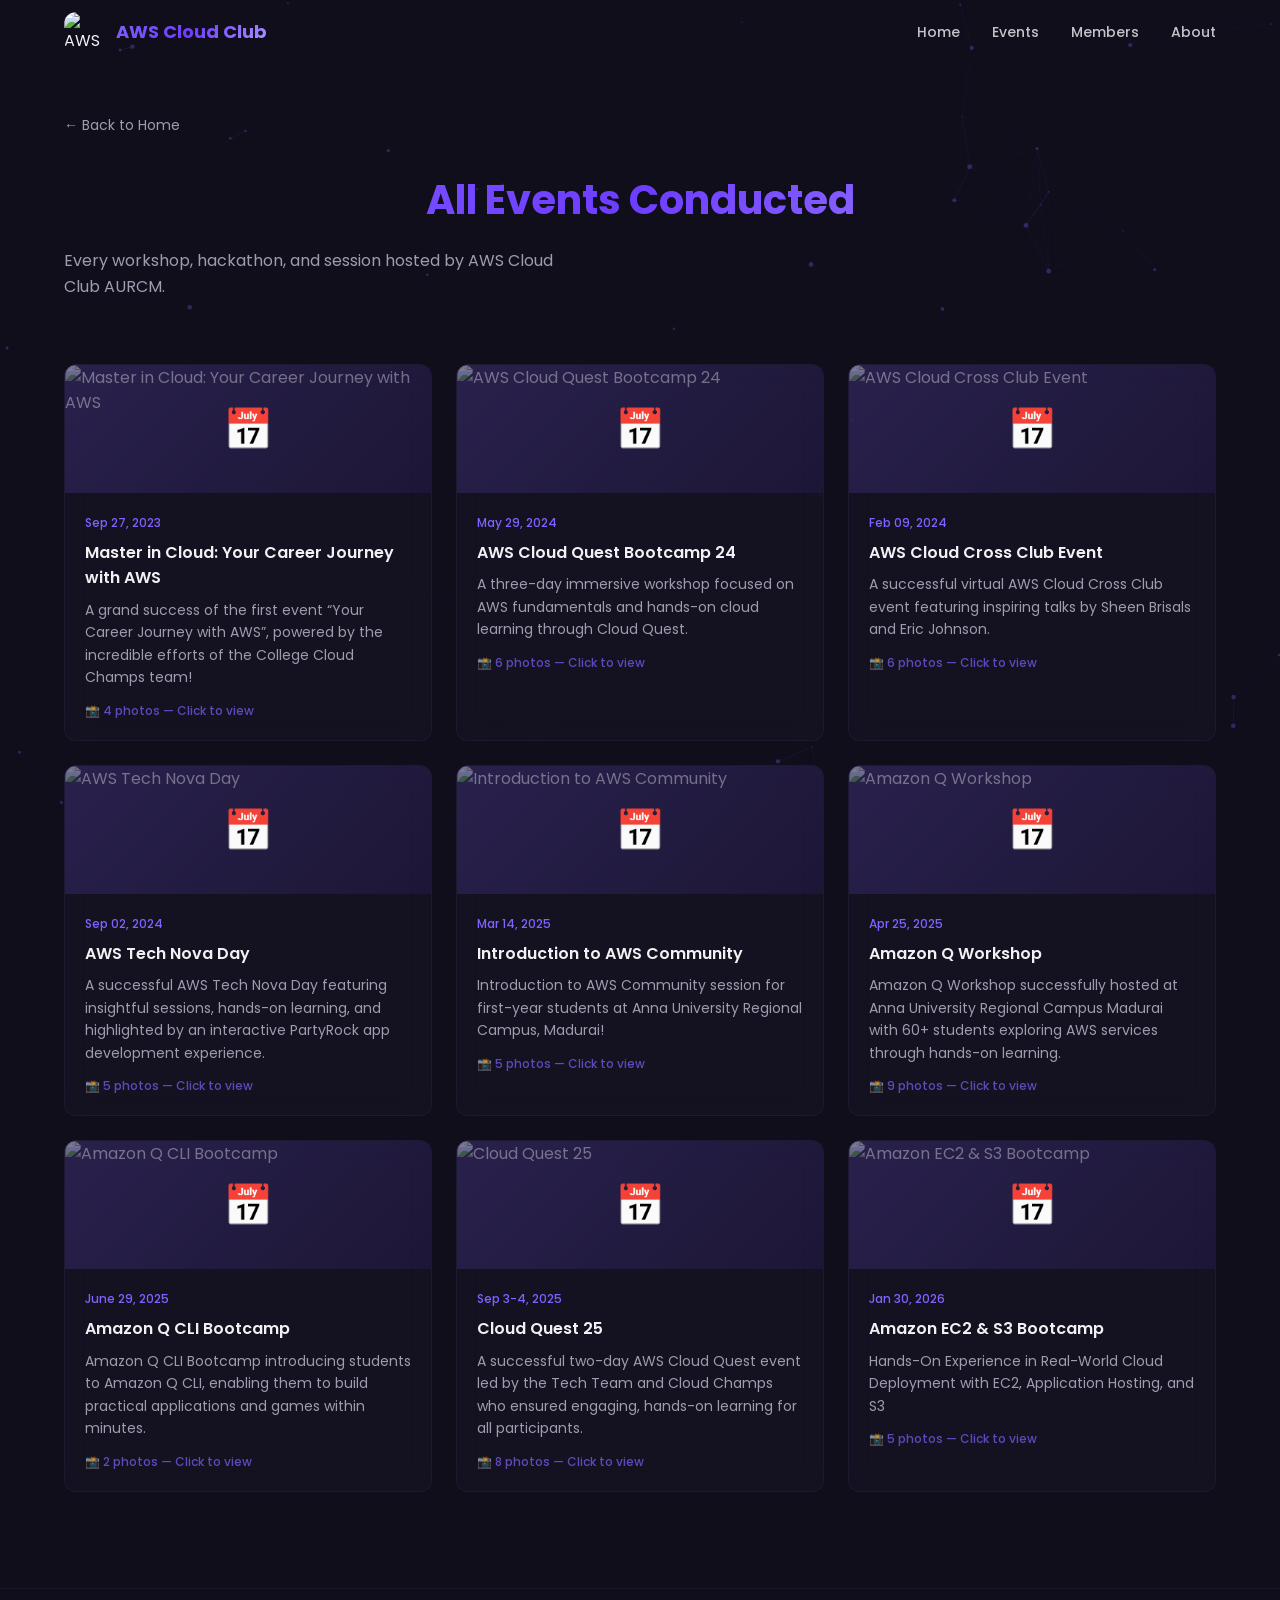
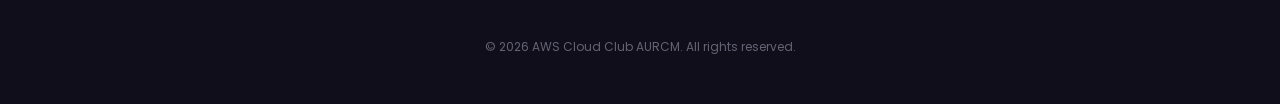
==== events.html @ cc0410f7 "first commit" ====
<!DOCTYPE html>
<html lang="en">
  <head>
    <meta charset="UTF-8" />
    <meta name="viewport" content="width=device-width, initial-scale=1.0" />
    <title>All Events — AWS Cloud Club AURCM</title>
    <meta
      name="description"
      content="Every workshop, hackathon, and session hosted by AWS Cloud Club AURCM."
    />
    <link rel="stylesheet" href="styles.css" />
  </head>
  <body>
    <canvas id="particles"></canvas>

    <!-- Navbar -->
    <nav id="navbar">
      <div class="container nav-inner">
        <a href="index.html#home" class="nav-brand">
          <img
            src="images/aws-club-logo.png"
            alt="AWS Cloud Club AURCM"
            class="nav-logo"
          />
          <span class="gradient-text nav-brand-text">AWS Cloud Club</span>
        </a>
        <ul class="nav-links" id="navLinks">
          <li><a href="index.html#home" class="nav-link-underline">Home</a></li>
          <li>
            <a href="index.html#events" class="nav-link-underline">Events</a>
          </li>
          <li>
            <a href="index.html#members" class="nav-link-underline">Members</a>
          </li>
          <li>
            <a href="index.html#about" class="nav-link-underline">About</a>
          </li>
        </ul>
        <button class="nav-toggle" id="navToggle" aria-label="Toggle menu">
          <svg
            width="24"
            height="24"
            viewBox="0 0 24 24"
            fill="none"
            stroke="currentColor"
            stroke-width="2"
          >
            <line x1="3" y1="6" x2="21" y2="6" />
            <line x1="3" y1="12" x2="21" y2="12" />
            <line x1="3" y1="18" x2="21" y2="18" />
          </svg>
        </button>
      </div>
    </nav>

    <!-- Events Page Content -->
    <section class="events-page">
      <div class="container">
        <a href="index.html" class="back-link">← Back to Home</a>
        <h1 class="section-title gradient-text">All Events Conducted</h1>
        <p class="section-sub" style="text-align: left; margin-left: 0">
          Every workshop, hackathon, and session hosted by AWS Cloud Club AURCM.
        </p>
        <div class="grid grid-3" id="allEventsGrid"></div>
      </div>
    </section>

    <!-- Gallery Modal -->
    <div class="gallery-overlay" id="galleryOverlay">
      <div class="gallery-modal">
        <!-- Close Button -->
        <button
          class="gallery-close"
          id="galleryClose"
          aria-label="Close gallery"
        >
          <svg
            width="28"
            height="28"
            viewBox="0 0 24 24"
            fill="none"
            stroke="currentColor"
            stroke-width="2.5"
            stroke-linecap="round"
          >
            <line x1="18" y1="6" x2="6" y2="18" />
            <line x1="6" y1="6" x2="18" y2="18" />
          </svg>
          <span>Close</span>
        </button>

        <div class="gallery-header">
          <h2 class="gallery-title" id="galleryTitle"></h2>
          <p class="gallery-date" id="galleryDate"></p>
        </div>

        <div class="gallery-main">
          <img id="galleryImage" src="" alt="" class="gallery-img" />

          <button
            class="gallery-arrow gallery-prev"
            id="galleryPrev"
            aria-label="Previous"
          >
            <svg
              width="24"
              height="24"
              viewBox="0 0 24 24"
              fill="none"
              stroke="currentColor"
              stroke-width="2.5"
              stroke-linecap="round"
            >
              <polyline points="15 18 9 12 15 6" />
            </svg>
          </button>
          <button
            class="gallery-arrow gallery-next"
            id="galleryNext"
            aria-label="Next"
          >
            <svg
              width="24"
              height="24"
              viewBox="0 0 24 24"
              fill="none"
              stroke="currentColor"
              stroke-width="2.5"
              stroke-linecap="round"
            >
              <polyline points="9 6 15 12 9 18" />
            </svg>
          </button>

          <span class="gallery-counter" id="galleryCounter"></span>
        </div>

        <div class="gallery-thumbs" id="galleryThumbs"></div>
      </div>
    </div>

    <footer class="footer">
      <div class="container text-center">
        <p class="footer-copy">
          © <span id="year"></span> AWS Cloud Club AURCM. All rights reserved.
        </p>
      </div>
    </footer>

    <script src="script.js"></script>
  </body>
</html>
---- styles.css ----
@import url("https://fonts.googleapis.com/css2?family=Poppins:wght@300;400;500;600;700;800;900&display=swap");

/* ───── Variables ───── */
:root {
  --bg: hsl(250, 30%, 8%);
  --fg: hsl(240, 10%, 95%);
  --primary: hsl(252, 100%, 69%);
  --primary-fg: hsl(0, 0%, 100%);
  --secondary: hsl(255, 100%, 62%);
  --muted: hsl(250, 20%, 18%);
  --muted-fg: hsl(240, 10%, 65%);
  --glass-bg: hsla(250, 25%, 12%, 0.6);
  --glass-border: hsla(252, 30%, 30%, 0.3);
  --glow: hsla(252, 100%, 69%, 0.2);
  --border: hsl(252, 30%, 25%);
  --radius: 0.75rem;
}

/* ───── Reset ───── */
*,
*::before,
*::after {
  box-sizing: border-box;
  margin: 0;
  padding: 0;
}
html {
  scroll-behavior: smooth;
}
body {
  font-family: "Poppins", sans-serif;
  background: var(--bg);
  color: var(--fg);
  overflow-x: hidden;
  line-height: 1.6;
}
a {
  color: inherit;
  text-decoration: none;
}
ul {
  list-style: none;
}
img {
  max-width: 100%;
  display: block;
}

/* ───── Utility ───── */
.container {
  max-width: 1200px;
  margin: 0 auto;
  padding: 0 1.5rem;
}
.text-center {
  text-align: center;
}
.mx-auto {
  margin-left: auto;
  margin-right: auto;
}
.mt-10 {
  margin-top: 2.5rem;
}
.mb-16 {
  margin-bottom: 4rem;
}
.max-w-2xl {
  max-width: 42rem;
}

.grid {
  display: grid;
  gap: 1.5rem;
}
.grid-3 {
  grid-template-columns: 1fr;
}
@media (min-width: 640px) {
  .grid-3 {
    grid-template-columns: repeat(2, 1fr);
  }
  .grid-2 {
    grid-template-columns: repeat(2, 1fr);
  }
}
@media (min-width: 1024px) {
  .grid-3 {
    grid-template-columns: repeat(3, 1fr);
  }
  .grid-2 {
    grid-template-columns: repeat(2, 1fr);
  }
}

/* ───── Gradient text ───── */
.gradient-text {
  background: linear-gradient(
    135deg,
    hsl(252, 100%, 69%),
    hsl(255, 100%, 62%),
    hsl(252, 100%, 80%)
  );
  -webkit-background-clip: text;
  -webkit-text-fill-color: transparent;
  background-clip: text;
}
.glow-text {
  text-shadow: 0 0 30px hsla(252, 100%, 69%, 0.4),
    0 0 60px hsla(252, 100%, 69%, 0.15);
}

/* ───── Glass ───── */
.glass {
  background: var(--glass-bg);
  backdrop-filter: blur(16px);
  -webkit-backdrop-filter: blur(16px);
  border: 1px solid var(--glass-border);
}
.glass-card {
  background: hsla(250, 25%, 12%, 0.5);
  backdrop-filter: blur(12px);
  -webkit-backdrop-filter: blur(12px);
  border: 1px solid hsla(252, 30%, 30%, 0.25);
  border-radius: var(--radius);
  transition: transform 0.4s cubic-bezier(0.16, 1, 0.3, 1),
    box-shadow 0.4s cubic-bezier(0.16, 1, 0.3, 1);
}
.glass-card:hover {
  transform: translateY(-6px);
  box-shadow: 0 12px 40px var(--glow);
}

/* ───── Buttons ───── */
.btn {
  display: inline-block;
  padding: 0.875rem 2rem;
  border-radius: var(--radius);
  font-weight: 600;
  font-size: 0.875rem;
  cursor: pointer;
  border: none;
  transition: all 0.2s;
}
.btn:active {
  transform: scale(0.97);
}
.btn-primary {
  background: var(--primary);
  color: var(--primary-fg);
  box-shadow: 0 8px 24px hsla(252, 100%, 69%, 0.25);
}
.btn-primary:hover {
  box-shadow: 0 8px 32px hsla(252, 100%, 69%, 0.4);
}
.btn-glass {
  background: var(--glass-bg);
  backdrop-filter: blur(16px);
  border: 1px solid var(--glass-border);
  color: var(--fg);
  box-shadow: 0 0 15px hsla(252, 100%, 69%, 0.15),
    inset 0 0 15px hsla(252, 100%, 69%, 0.05);
}
.btn-glass:hover {
  background: hsla(250, 20%, 18%, 0.4);
}

/* ───── Particles ───── */
#particles {
  position: fixed;
  top: 0;
  left: 0;
  width: 100%;
  height: 100%;
  z-index: 0;
  pointer-events: none;
}

/* ───── Navbar ───── */
#navbar {
  position: fixed;
  top: 0;
  left: 0;
  right: 0;
  z-index: 100;
  transition: all 0.3s;
}
#navbar.scrolled {
  background: var(--glass-bg);
  backdrop-filter: blur(16px);
  -webkit-backdrop-filter: blur(16px);
  border-bottom: 1px solid var(--glass-border);
  box-shadow: 0 4px 24px hsla(252, 100%, 69%, 0.05);
}
.nav-inner {
  display: flex;
  align-items: center;
  justify-content: space-between;
  padding-top: 0.75rem;
  padding-bottom: 0.75rem;
}
.nav-brand {
  display: flex;
  align-items: center;
  gap: 0.75rem;
}
.nav-logo {
  height: 2.5rem;
  width: 2.5rem;
  border-radius: var(--radius);
}
.nav-brand-text {
  font-size: 1.125rem;
  font-weight: 700;
}
.nav-links {
  display: flex;
  align-items: center;
  gap: 2rem;
}
.nav-links a {
  font-size: 0.875rem;
  font-weight: 500;
  color: hsla(240, 10%, 95%, 0.8);
  transition: color 0.2s;
}
.nav-links a:hover {
  color: var(--fg);
}
.nav-toggle {
  display: none;
  background: none;
  border: none;
  color: var(--fg);
  cursor: pointer;
  padding: 0.5rem;
}

/* Nav link underline */
.nav-link-underline {
  position: relative;
}
.nav-link-underline::after {
  content: "";
  position: absolute;
  bottom: -2px;
  left: 0;
  width: 100%;
  height: 2px;
  background: var(--primary);
  transform: scaleX(0);
  transform-origin: right;
  transition: transform 0.3s cubic-bezier(0.16, 1, 0.3, 1);
}
.nav-link-underline:hover::after {
  transform: scaleX(1);
  transform-origin: left;
}

@media (max-width: 768px) {
  .nav-links {
    display: none;
    flex-direction: column;
    position: absolute;
    top: 100%;
    left: 0;
    right: 0;
    background: var(--glass-bg);
    backdrop-filter: blur(16px);
    border-top: 1px solid var(--glass-border);
    padding: 1.5rem 0;
    gap: 1rem;
    align-items: center;
  }
  .nav-links.open {
    display: flex;
  }
  .nav-toggle {
    display: block;
  }
  .nav-brand-text {
    display: none;
  }
}

/* ───── Hero ───── */
.hero {
  position: relative;
  min-height: 100vh;
  display: flex;
  align-items: center;
  justify-content: center;
  overflow: hidden;
  z-index: 1;
}
.hero-orb {
  position: absolute;
  border-radius: 50%;
  pointer-events: none;
  filter: blur(120px);
}
.hero-orb-1 {
  top: 25%;
  left: 25%;
  width: 500px;
  height: 500px;
  background: hsla(252, 100%, 69%, 0.1);
}
.hero-orb-2 {
  bottom: 25%;
  right: 25%;
  width: 400px;
  height: 400px;
  background: hsla(255, 100%, 62%, 0.1);
}
.hero-content {
  position: relative;
  z-index: 10;
  text-align: center;
  padding: 0 1.5rem;
  max-width: 48rem;
  opacity: 0;
  transform: translateY(2rem);
  filter: blur(4px);
  transition: opacity 1s, transform 1s, filter 1s;
}
.hero-content.visible {
  opacity: 1;
  transform: translateY(0);
  filter: blur(0);
}
.hero-logo {
  width: 8rem;
  height: 8rem;
  border-radius: 1rem;
  margin: 0 auto 2rem;
}
.hero-title {
  font-size: clamp(2.5rem, 6vw, 4.5rem);
  font-weight: 800;
  line-height: 1.05;
  margin-bottom: 1.5rem;
}
.hero-sub {
  font-size: 1.125rem;
  color: var(--muted-fg);
  margin-bottom: 2.5rem;
}
.hero-actions {
  display: flex;
  flex-wrap: wrap;
  gap: 1rem;
  justify-content: center;
}
.hero-wave {
  position: absolute;
  bottom: 0;
  left: 0;
  width: 100%;
}

@keyframes pulse-glow {
  0%,
  100% {
    box-shadow: 0 0 20px hsla(252, 100%, 69%, 0.2);
  }
  50% {
    box-shadow: 0 0 40px hsla(252, 100%, 69%, 0.4);
  }
}
.animate-pulse-glow {
  animation: pulse-glow 3s ease-in-out infinite;
}

/* ───── Sections ───── */
.section {
  position: relative;
  z-index: 1;
  padding: 6rem 0;
}
.section-title {
  font-size: clamp(1.75rem, 4vw, 2.5rem);
  font-weight: 700;
  text-align: center;
  margin-bottom: 1rem;
}
.section-sub {
  text-align: center;
  color: var(--muted-fg);
  margin-bottom: 4rem;
  max-width: 32rem;
  margin-left: auto;
  margin-right: auto;
}

.section-reveal {
  opacity: 0;
  transform: translateY(20px);
  filter: blur(4px);
  transition: opacity 0.7s cubic-bezier(0.16, 1, 0.3, 1),
    transform 0.7s cubic-bezier(0.16, 1, 0.3, 1),
    filter 0.7s cubic-bezier(0.16, 1, 0.3, 1);
}
.section-reveal.visible {
  opacity: 1;
  transform: translateY(0);
  filter: blur(0);
}

/* ───── Cards ───── */
.card-pad {
  padding: 1.5rem;
}
.card-icon {
  font-size: 2rem;
  margin-bottom: 1rem;
}
.card-title {
  font-size: 1rem;
  font-weight: 600;
  margin-bottom: 0.5rem;
}
.card-text {
  font-size: 0.875rem;
  color: var(--muted-fg);
  line-height: 1.7;
}

/* Event card */
.event-card {
  overflow: hidden;
  border-radius: var(--radius);
  cursor: pointer;
}
.event-card-img {
  height: 8rem;
  background: linear-gradient(
    135deg,
    hsla(252, 100%, 69%, 0.2),
    hsla(255, 100%, 62%, 0.1)
  );
  display: flex;
  align-items: center;
  justify-content: center;
  position: relative;
  overflow: hidden;
}
.event-card-img img {
  position: absolute;
  inset: 0;
  width: 100%;
  height: 100%;
  object-fit: cover;
  opacity: 0.4;
  transition: opacity 0.5s, transform 0.5s;
}
.event-card:hover .event-card-img img {
  opacity: 0.6;
  transform: scale(1.05);
}
.event-card-icon {
  position: relative;
  z-index: 1;
  font-size: 2.5rem;
}
.event-card-body {
  padding: 1.25rem;
}
.event-card-date {
  font-size: 0.75rem;
  font-weight: 500;
  color: var(--primary);
  margin-bottom: 0.5rem;
}
.event-card-title {
  font-size: 1rem;
  font-weight: 600;
  margin-bottom: 0.5rem;
}
.event-card-summary {
  font-size: 0.875rem;
  color: var(--muted-fg);
  line-height: 1.6;
}
.event-card-photos {
  font-size: 0.75rem;
  color: hsla(252, 100%, 69%, 0.7);
  margin-top: 0.75rem;
  font-weight: 500;
}

/* ───── Members ───── */
.member-category {
  margin-bottom: 3.5rem;
}
.member-category-header {
  display: flex;
  align-items: center;
  gap: 0.5rem;
  margin-bottom: 1.25rem;
}
.member-category-header span {
  color: var(--primary);
}
.member-category-header h3 {
  font-size: 1.125rem;
  font-weight: 600;
}
.members-grid {
  display: grid;
  grid-template-columns: repeat(2, 1fr);
  gap: 1rem;
}
@media (min-width: 640px) {
  .members-grid {
    grid-template-columns: repeat(3, 1fr);
  }
}
@media (min-width: 1024px) {
  .members-grid {
    grid-template-columns: repeat(4, 1fr);
  }
}
.member-card {
  text-align: center;
  padding: 1.25rem;
  width: 200px;
  height: 200px;
  border-radius: var(--radius);
}
.member-card.highlight {
  /*box-shadow: 0 0 0 1px hsla(252, 100%, 69%, 0.4);*/
  animation: pulse-glow 3s;
}
.member-avatar {
  width: 3.5rem;
  height: 3.5rem;
  border-radius: 50%;
  display: flex;
  align-items: center;
  justify-content: center;
  font-weight: 700;
  font-size: 1.125rem;
  margin: 0 auto 0.75rem;
}
.member-avatar.primary {
  background: hsla(252, 100%, 69%, 0.2);
  margin-top: 15px;
  color: var(--primary);
}
.member-avatar.muted {
  background: var(--muted);
  color: var(--muted-fg);
}
.member-name {
  font-size: 0.875rem;
  font-weight: 600;
}
.member-role {
  font-size: 0.75rem;
  color: var(--muted-fg);
  margin-top: 0.25rem;
}

/* ───── Stats ───── */
.stat-card {
  text-align: center;
  padding: 1.5rem;
  border-radius: var(--radius);
}
.stat-icon {
  color: var(--primary);
  margin-bottom: 0.5rem;
  font-size: 1.25rem;
}
.stat-value {
  font-size: 1.875rem;
  font-weight: 700;
}
.stat-label {
  font-size: 0.875rem;
  color: var(--muted-fg);
  margin-top: 0.25rem;
}

/* ───── Footer ───── */
.footer {
  position: relative;
  z-index: 1;
  border-top: 1px solid hsla(252, 30%, 25%, 0.3);
  padding: 3rem 0;
}
.social-links {
  display: flex;
  justify-content: center;
  gap: 1.25rem;
  margin-bottom: 1rem;
}
.social-icon {
  width: 2.25rem;
  height: 2.25rem;
  border-radius: 50%;
  background: var(--glass-bg);
  backdrop-filter: blur(16px);
  border: 1px solid var(--glass-border);
  display: flex;
  align-items: center;
  justify-content: center;
  color: var(--muted-fg);
  transition: color 0.2s;
}
.social-icon:hover {
  color: var(--primary);
}
.footer-email {
  font-size: 0.875rem;
  color: var(--muted-fg);
  margin-bottom: 0.5rem;
}
.footer-copy {
  font-size: 0.75rem;
  color: hsla(240, 10%, 65%, 0.6);
}

/* ───── Events Page ───── */
.events-page {
  position: relative;
  z-index: 1;
  padding: 7rem 0 6rem;
}
.back-link {
  display: inline-flex;
  align-items: center;
  gap: 0.5rem;
  font-size: 0.875rem;
  color: var(--muted-fg);
  margin-bottom: 2rem;
  transition: color 0.2s;
}
.back-link:hover {
  color: var(--fg);
}

/* ───── Gallery Modal ───── */
.gallery-overlay {
  display: none;
  position: fixed;
  inset: 0;
  z-index: 200;
  background: hsla(0, 0%, 0%, 0.85);
  backdrop-filter: blur(4px);
  align-items: center;
  justify-content: center;
  padding: 1rem;
}
.gallery-overlay.open {
  display: flex;
}

.gallery-modal {
  position: relative;
  width: 100%;
  max-width: 56rem;
  animation: fadeUp 0.3s ease;
}

@keyframes fadeUp {
  from {
    opacity: 0;
    transform: translateY(1rem);
  }
  to {
    opacity: 1;
    transform: translateY(0);
  }
}

/* Close button — prominent */
.gallery-close {
  position: absolute;
  top: -3.5rem;
  right: 0;
  display: flex;
  align-items: center;
  gap: 0.5rem;
  background: hsla(0, 0%, 100%, 0.1);
  backdrop-filter: blur(8px);
  border: 1px solid hsla(0, 0%, 100%, 0.2);
  border-radius: 2rem;
  padding: 0.5rem 1.25rem 0.5rem 0.75rem;
  color: hsla(0, 0%, 100%, 0.8);
  cursor: pointer;
  font-size: 0.875rem;
  font-weight: 500;
  font-family: inherit;
  transition: all 0.2s;
  z-index: 10;
  margin-top: 50px;
}
.gallery-close:hover {
  background: hsla(0, 84%, 60%, 0.3);
  border-color: hsla(0, 84%, 60%, 0.5);
  color: white;
}
.gallery-close span {
  line-height: 1;
}

.gallery-header {
  margin-bottom: 1rem;
}
.gallery-title {
  font-size: 1.25rem;
  font-weight: 700;
  color: white;
}
.gallery-date {
  font-size: 0.875rem;
  color: hsla(0, 0%, 100%, 0.6);
}

.gallery-main {
  position: relative;
  border-radius: var(--radius);
  overflow: hidden;
  background: black;
  aspect-ratio: 9/6;
}
.gallery-img {
  width: 100%;
  height: 100%;
  object-fit: cover;
  transition: opacity 0.3s;
}

.gallery-arrow {
  position: absolute;
  top: 50%;
  transform: translateY(-50%);
  width: 2.5rem;
  height: 2.5rem;
  border-radius: 50%;
  background: hsla(0, 0%, 0%, 0.5);
  border: none;
  color: white;
  cursor: pointer;
  display: flex;
  align-items: center;
  justify-content: center;
  transition: background 0.2s;
}
.gallery-arrow:hover {
  background: hsla(0, 0%, 0%, 0.7);
}
.gallery-prev {
  left: 0.75rem;
}
.gallery-next {
  right: 0.75rem;
}

.gallery-counter {
  position: absolute;
  bottom: 0.75rem;
  right: 0.75rem;
  background: hsla(0, 0%, 0%, 0.6);
  color: white;
  font-size: 0.75rem;
  padding: 0.25rem 0.75rem;
  border-radius: 9999px;
}

.gallery-thumbs {
  display: flex;
  gap: 0.5rem;
  margin-top: 1rem;
  overflow-x: auto;
  padding-bottom: 0.5rem;
}
.gallery-thumb {
  flex-shrink: 0;
  width: 5rem;
  height: 3.5rem;
  border-radius: 0.5rem;
  overflow: hidden;
  border: 2px solid transparent;
  opacity: 0.5;
  cursor: pointer;
  transition: all 0.2s;
  padding: 0;
  background: none;
}
.gallery-thumb:hover {
  opacity: 0.8;
}
.gallery-thumb.active {
  border-color: var(--primary);
  box-shadow: 0 0 0 2px hsla(252, 100%, 69%, 0.4);
  opacity: 1;
}
.gallery-thumb img {
  width: 100%;
  height: 100%;
  object-fit: cover;
}
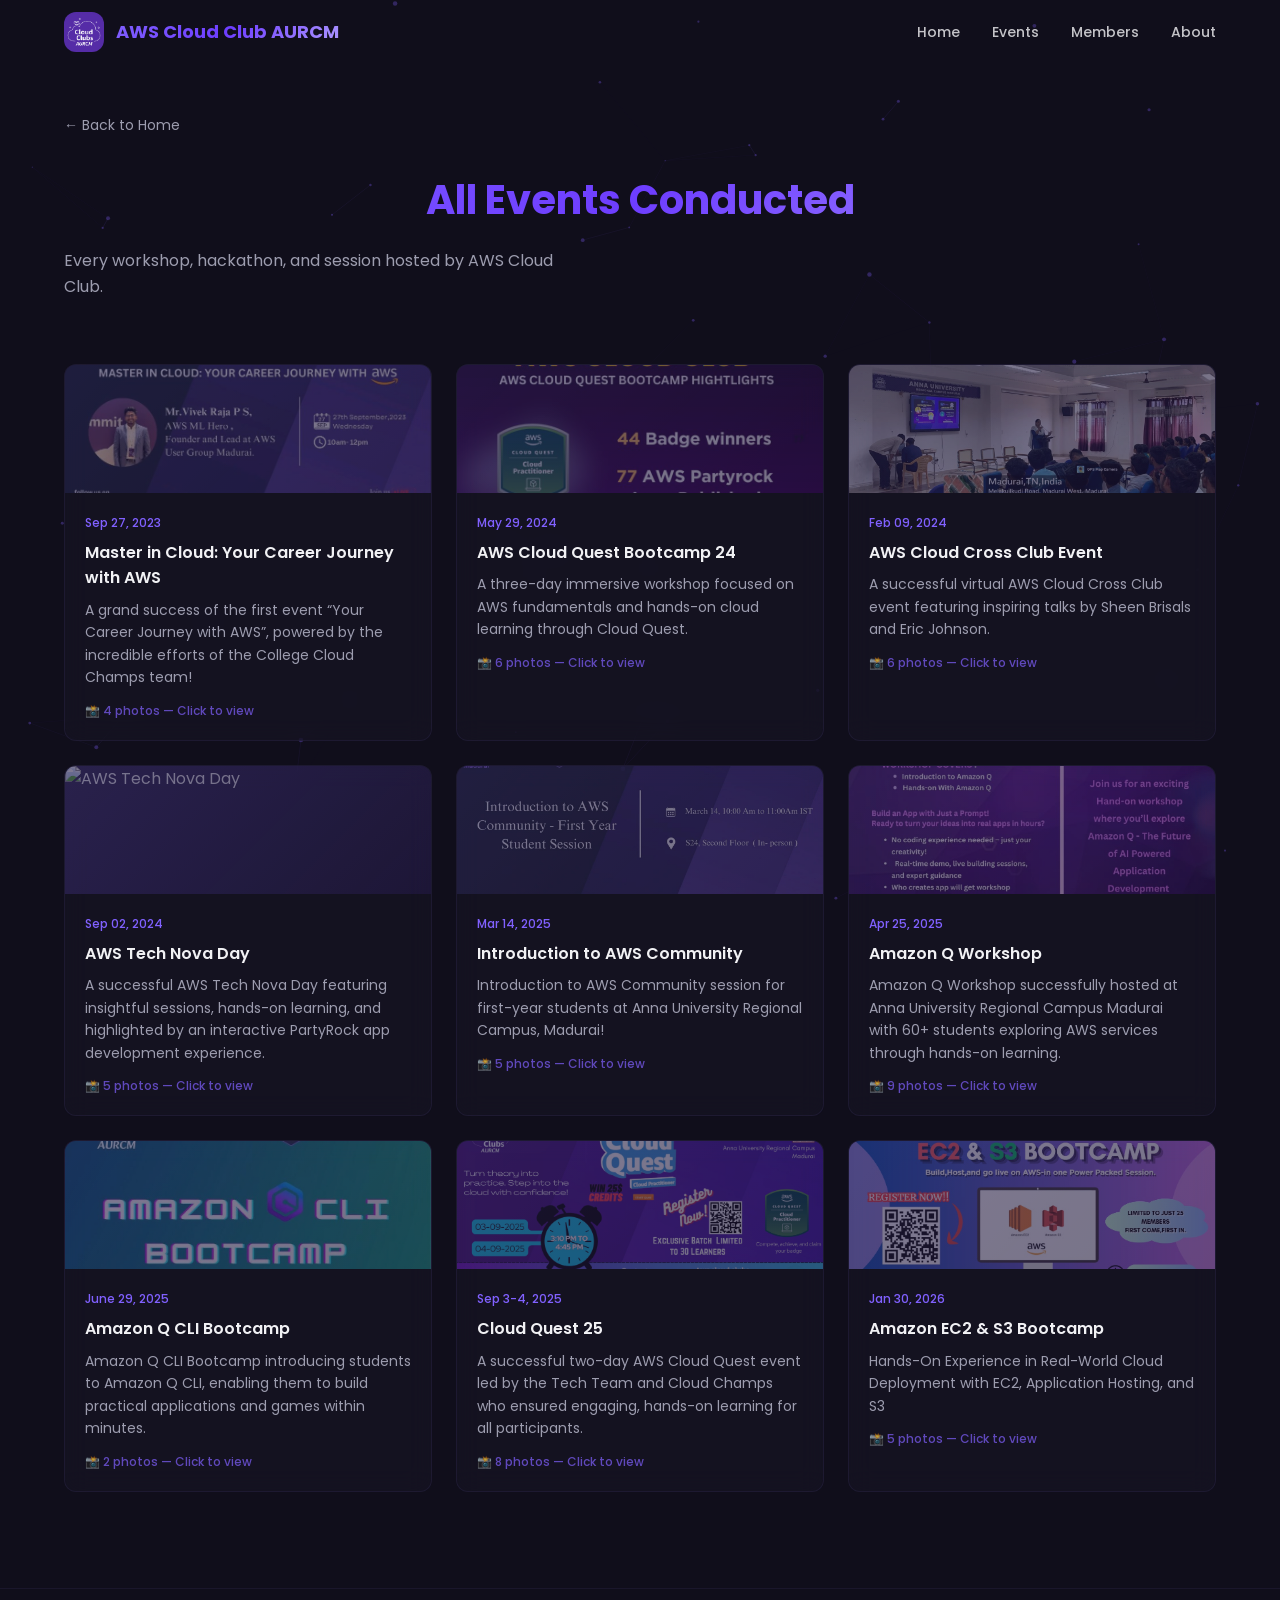
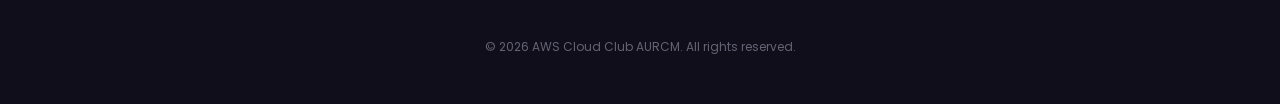
==== commit 52953f24: "update branding in events page" ====
--- a/events.html
+++ b/events.html
@@ -22,7 +22,7 @@
             alt="AWS Cloud Club AURCM"
             class="nav-logo"
           />
-          <span class="gradient-text nav-brand-text">AWS Cloud Club</span>
+          <span class="gradient-text nav-brand-text">AWS Cloud Club AURCM</span>
         </a>
         <ul class="nav-links" id="navLinks">
           <li><a href="index.html#home" class="nav-link-underline">Home</a></li>
@@ -59,7 +59,7 @@
         <a href="index.html" class="back-link">← Back to Home</a>
         <h1 class="section-title gradient-text">All Events Conducted</h1>
         <p class="section-sub" style="text-align: left; margin-left: 0">
-          Every workshop, hackathon, and session hosted by AWS Cloud Club AURCM.
+          Every workshop, hackathon, and session hosted by AWS Cloud Club.
         </p>
         <div class="grid grid-3" id="allEventsGrid"></div>
       </div>
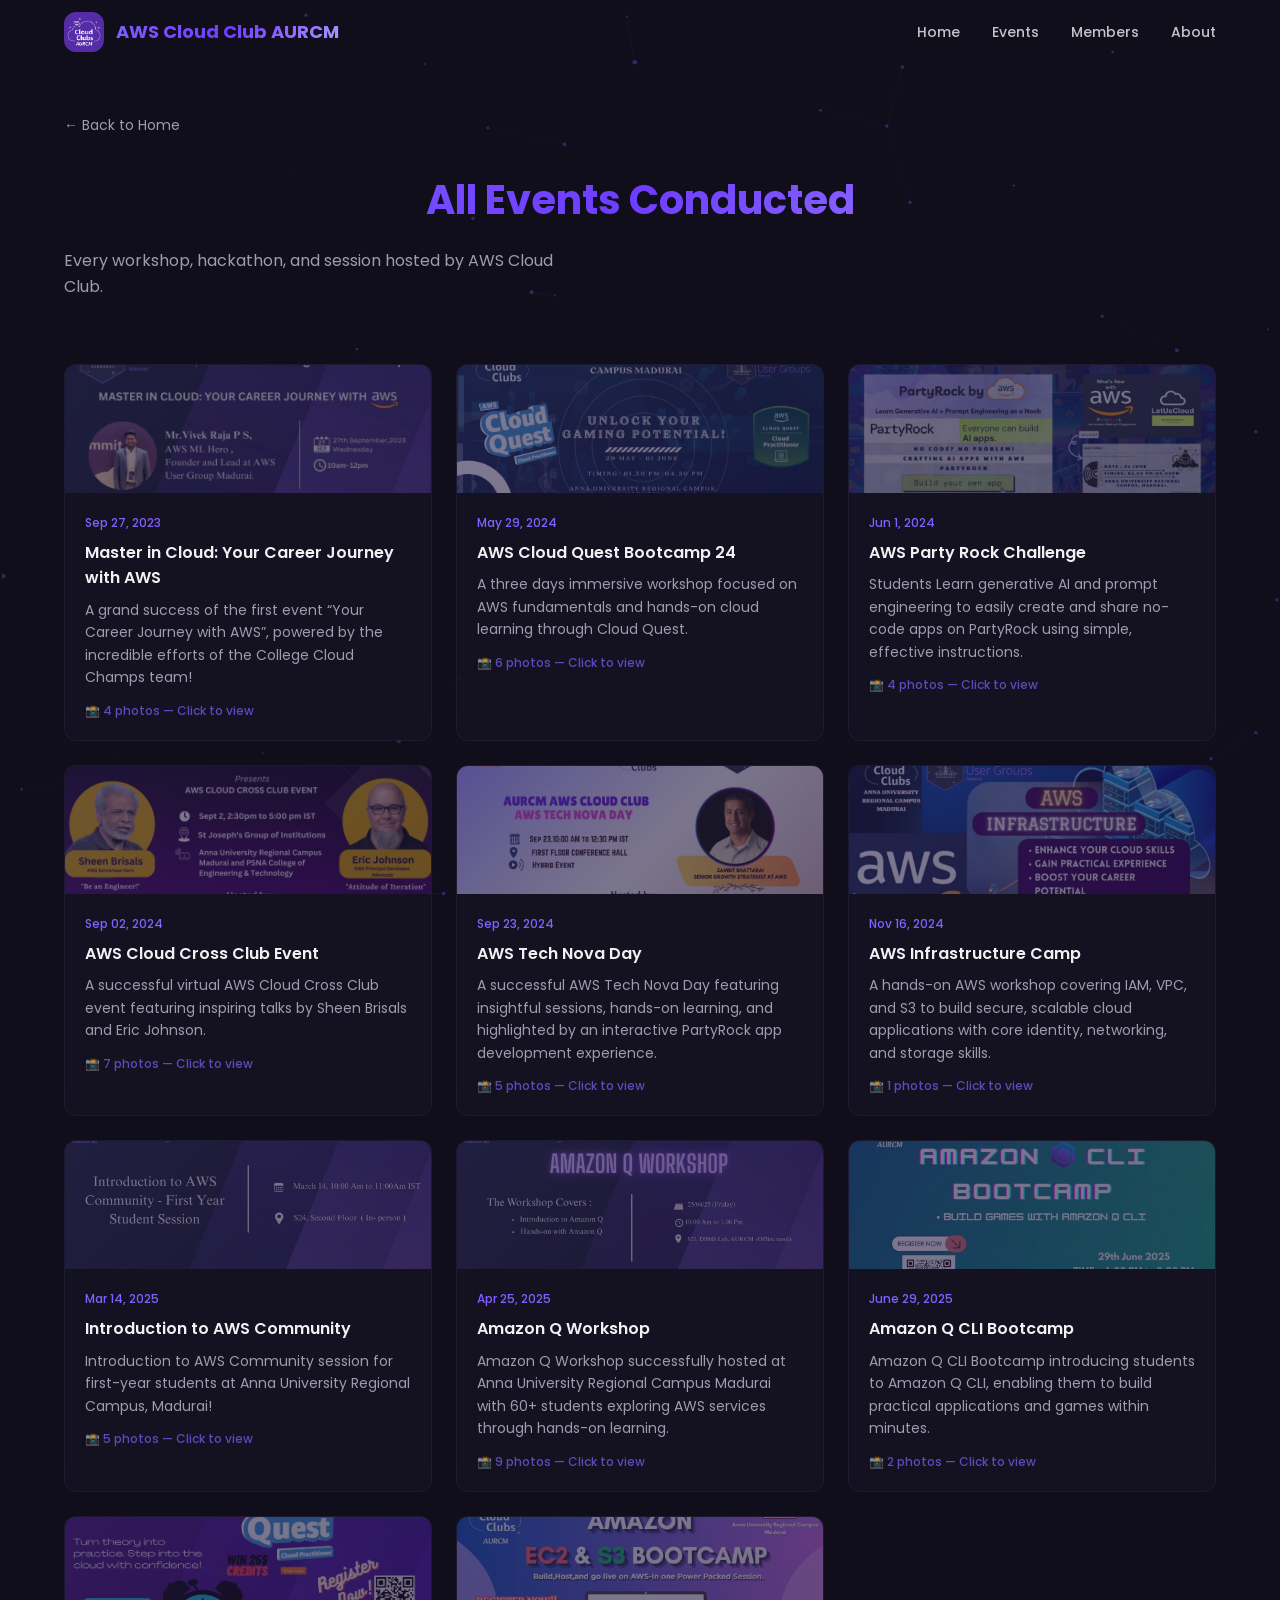
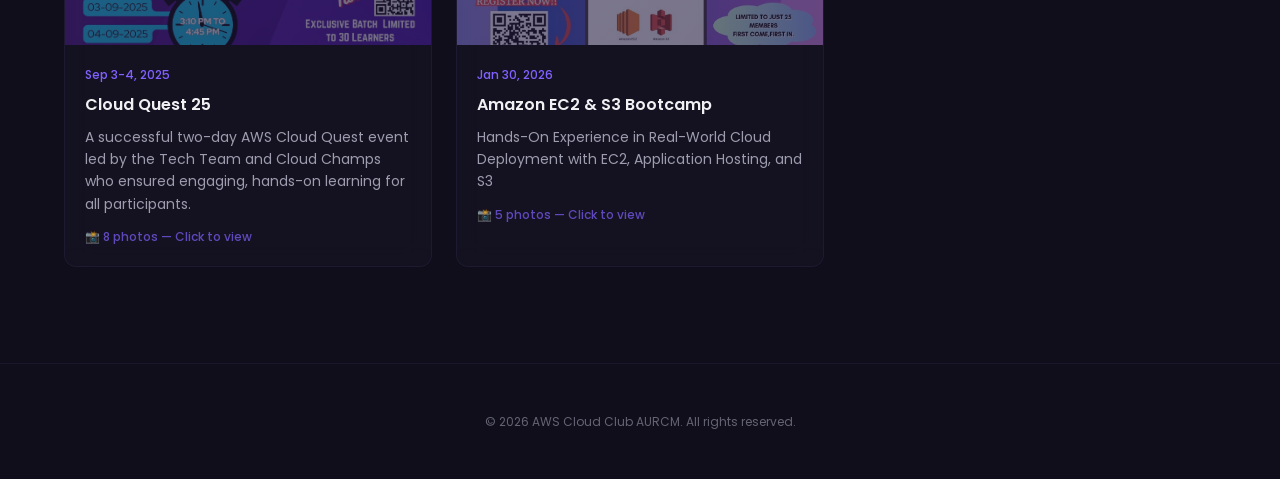
==== commit 2c6197f3: "adjust the gallery close button and the member card" ====
--- a/events.html
+++ b/events.html
@@ -86,7 +86,6 @@
             <line x1="18" y1="6" x2="6" y2="18" />
             <line x1="6" y1="6" x2="18" y2="18" />
           </svg>
-          <span>Close</span>
         </button>
 
         <div class="gallery-header">
--- a/styles.css
+++ b/styles.css
@@ -524,8 +524,6 @@
 .member-card {
   text-align: center;
   padding: 1.25rem;
-  width: 200px;
-  height: 200px;
   border-radius: var(--radius);
 }
 .member-card.highlight {
@@ -687,7 +685,7 @@
   backdrop-filter: blur(8px);
   border: 1px solid hsla(0, 0%, 100%, 0.2);
   border-radius: 2rem;
-  padding: 0.5rem 1.25rem 0.5rem 0.75rem;
+  padding: 0.5rem 0.65rem 0.5rem 0.65rem;
   color: hsla(0, 0%, 100%, 0.8);
   cursor: pointer;
   font-size: 0.875rem;
@@ -697,6 +695,11 @@
   z-index: 10;
   margin-top: 50px;
 }
+@media screen and (max-width: 380px) {
+  .gallery-close {
+    margin-top: 10px;
+  }
+}
 .gallery-close:hover {
   background: hsla(0, 84%, 60%, 0.3);
   border-color: hsla(0, 84%, 60%, 0.5);
@@ -724,7 +727,7 @@
   border-radius: var(--radius);
   overflow: hidden;
   background: black;
-  aspect-ratio: 9/6;
+  aspect-ratio: 16 / 9;
 }
 .gallery-img {
   width: 100%;
